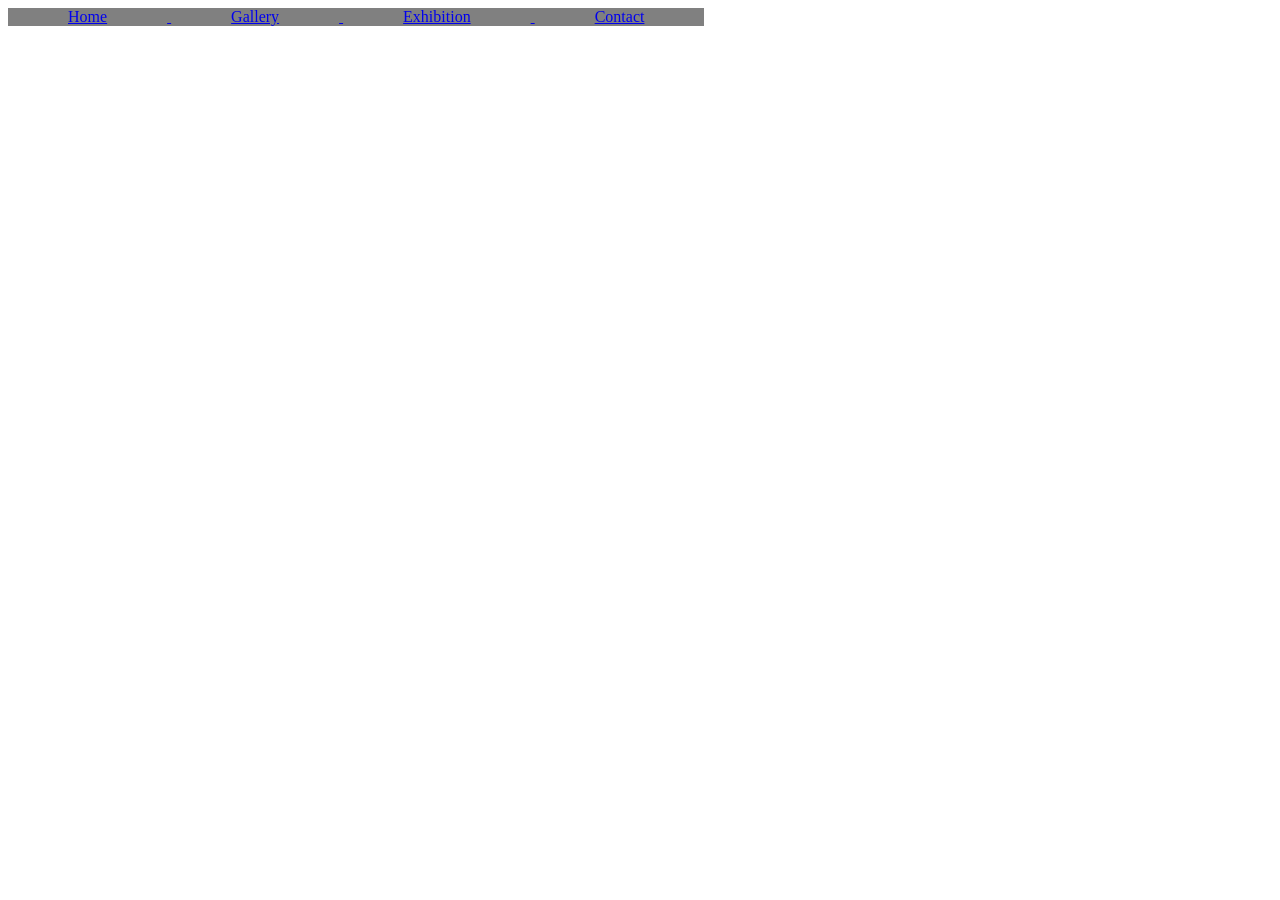
==== index.html @ 173f5b2e "Add files via upload" ====
<!DOCTYPE html>
<html>
	<head>
		<link rel="stylesheet" href="style.css">
		<title>Lumsden's Collection</title>
	</head>
	
	<body>
	
		<ul>
			<li><a href="index.html">Home</li>
			<li><a href="Gallery.html">Gallery</li>
			<li><a href="Exhibition.html">Exhibition</li>
			<li><a href="contact.html">Contact</li>
		</ul>
	</body>
</html>
---- style.css ----
body{
	text-decoration:none;
	list-style-type:none;
	
}
ul{
	float:left;
	margin:0px;
	padding:0;
	list-style: none;
	background-color:grey;
	text-decoration:none;
	
}
li{
	display:inline;
	margin: 60px;
	text-decoration:none;
	list-style-type:none;
	background-color:grey;
}
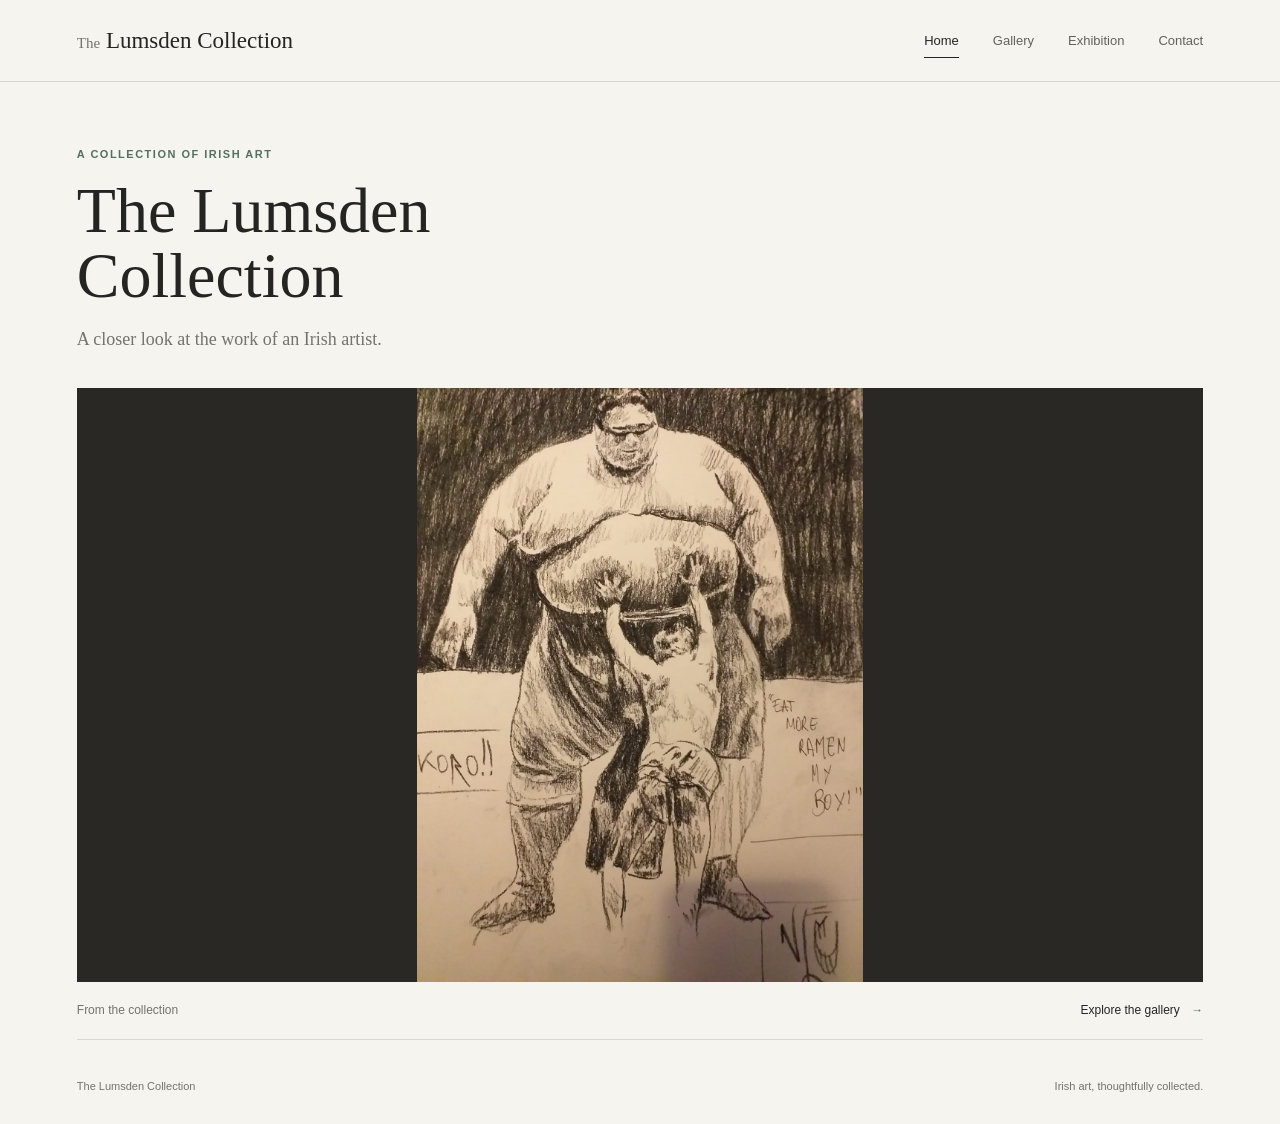
==== commit 41b099fc: "Polish collection pages and gallery layout Co-authored-by: Copilot <223556219+Copilot@users.noreply." ====
--- a/index.html
+++ b/index.html
@@ -1,17 +1,43 @@
-<!DOCTYPE html>
-<html>
+<!doctype html>
+<html lang="en">
 	<head>
+		<meta charset="UTF-8">
+		<meta name="viewport" content="width=device-width, initial-scale=1.0">
+		<meta name="description" content="Discover the Lumsden Collection, featuring the work of an Irish artist.">
 		<link rel="stylesheet" href="style.css">
-		<title>Lumsden's Collection</title>
+		<title>The Lumsden Collection | Irish Art</title>
 	</head>
-	
-	<body>
-	
-		<ul>
-			<li><a href="index.html">Home</li>
-			<li><a href="Gallery.html">Gallery</li>
-			<li><a href="Exhibition.html">Exhibition</li>
-			<li><a href="contact.html">Contact</li>
-		</ul>
+	<body class="home-page">
+		<header class="site-header">
+			<a class="wordmark" href="index.html" aria-label="The Lumsden Collection home">
+				<span>The</span> Lumsden Collection
+			</a>
+			<nav aria-label="Main navigation">
+				<a class="active" href="index.html" aria-current="page">Home</a>
+				<a href="Gallery.html">Gallery</a>
+				<a href="Exhibition.html">Exhibition</a>
+				<a href="contact.html">Contact</a>
+			</nav>
+		</header>
+
+		<main>
+			<section class="intro" aria-labelledby="page-title">
+				<p class="eyebrow">A collection of Irish art</p>
+				<h1 id="page-title">The Lumsden<br>Collection</h1>
+				<p class="intro-copy">A closer look at the work of an Irish artist.</p>
+			</section>
+
+			<figure class="featured-work">
+				<img src="images/gallery/010fef3a-8328-4b1d-b85f-cf4e69b0a80b.jpg" alt="Charcoal figure drawing from the Lumsden Collection">
+				<figcaption>
+					<span>From the collection</span>
+					<a href="Gallery.html">Explore the gallery <span aria-hidden="true">&rarr;</span></a>
+				</figcaption>
+			</figure>
+		</main>
+		<footer class="site-footer">
+			<span>The Lumsden Collection</span>
+			<span>Irish art, thoughtfully collected.</span>
+		</footer>
 	</body>
 </html>
--- a/style.css
+++ b/style.css
@@ -1,21 +1,391 @@
-body{
-	text-decoration:none;
-	list-style-type:none;
-	
-}
-ul{
-	float:left;
-	margin:0px;
-	padding:0;
-	list-style: none;
-	background-color:grey;
-	text-decoration:none;
-	
-}
-li{
-	display:inline;
-	margin: 60px;
-	text-decoration:none;
-	list-style-type:none;
-	background-color:grey;
+:root {
+	--paper: #f5f4ef;
+	--ink: #242522;
+	--muted: #73746d;
+	--rule: #d8d8d0;
+	--accent: #54705f;
+}
+
+* {
+	box-sizing: border-box;
+}
+
+body {
+	margin: 0;
+	background: var(--paper);
+	color: var(--ink);
+	font-family: "Avenir Next", Avenir, "Segoe UI", sans-serif;
+}
+
+body a {
+	color: inherit;
+	text-decoration: none;
+}
+
+body a:focus-visible {
+	outline: 2px solid var(--accent);
+	outline-offset: 4px;
+}
+
+.site-header {
+	min-height: 82px;
+	padding: 0 max(6vw, calc((100vw - 1200px) / 2));
+	border-bottom: 1px solid var(--rule);
+	display: flex;
+	align-items: center;
+	justify-content: space-between;
+	gap: 32px;
+}
+
+.wordmark {
+	font-family: "Iowan Old Style", "Baskerville", "Palatino Linotype", serif;
+	font-size: 23px;
+	white-space: nowrap;
+}
+
+.wordmark span {
+	color: var(--muted);
+	font-size: 15px;
+}
+
+.site-header nav {
+	display: flex;
+	align-items: center;
+	gap: 34px;
+}
+
+.site-header nav a {
+	padding: 10px 0;
+	color: #62635d;
+	font-size: 13px;
+	transition: color 160ms ease;
+}
+
+.site-header nav a:hover,
+.site-header nav a.active {
+	color: var(--ink);
+}
+
+.site-header nav a.active {
+	box-shadow: inset 0 -1px var(--ink);
+}
+
+.intro,
+.featured-work,
+.site-footer,
+.collection-grid,
+.exhibition-feature,
+.enquiry-strip,
+.contact-panel {
+	width: min(1200px, 88vw);
+	margin-right: auto;
+	margin-left: auto;
+}
+
+.intro {
+	padding: 66px 0 38px;
+}
+
+.eyebrow {
+	margin: 0 0 18px;
+	color: var(--accent);
+	font-size: 11px;
+	font-weight: 600;
+	letter-spacing: 1.5px;
+	text-transform: uppercase;
+}
+
+.intro h1 {
+	margin: 0;
+	font-family: "Iowan Old Style", "Baskerville", "Palatino Linotype", serif;
+	font-size: 64px;
+	font-weight: 400;
+	line-height: 1.02;
+}
+
+.intro-copy {
+	margin: 20px 0 0;
+	color: var(--muted);
+	font-family: "Iowan Old Style", "Baskerville", "Palatino Linotype", serif;
+	font-size: 18px;
+}
+
+.featured-work {
+	margin-top: 0;
+}
+
+.featured-work img {
+	display: block;
+	width: 100%;
+	height: min(66vh, 680px);
+	min-height: 390px;
+	background: #292824;
+	object-fit: contain;
+}
+
+.featured-work figcaption {
+	min-height: 58px;
+	display: flex;
+	align-items: center;
+	justify-content: space-between;
+	gap: 20px;
+	border-bottom: 1px solid var(--rule);
+	color: var(--muted);
+	font-size: 12px;
+}
+
+.featured-work figcaption a {
+	color: var(--ink);
+}
+
+.featured-work figcaption a span {
+	margin-left: 8px;
+	color: var(--accent);
+}
+
+.collection-grid {
+	padding-bottom: 20px;
+	columns: 3;
+	column-gap: 24px;
+}
+
+.collection-work {
+	display: inline-block;
+	min-width: 0;
+	width: 100%;
+	margin: 0;
+	padding-bottom: 34px;
+	break-inside: avoid;
+}
+
+.collection-work img {
+	display: block;
+	width: 100%;
+	height: auto;
+	background: #e8e7e0;
+}
+
+.rotated-artwork {
+	position: relative;
+	aspect-ratio: 4 / 3;
+	overflow: hidden;
+	background: #e8e7e0;
+}
+
+.rotated-artwork img {
+	position: absolute;
+	top: 50%;
+	left: 50%;
+	width: 75%;
+	height: 133.333%;
+	transform: translate(-50%, -50%) rotate(-90deg);
+}
+
+.rotated-artwork--wide {
+	aspect-ratio: 1600 / 777;
+}
+
+.rotated-artwork--wide img {
+	width: 48.5625%;
+	height: 205.92%;
+}
+
+.collection-work figcaption {
+	padding-top: 12px;
+	display: flex;
+	justify-content: space-between;
+	gap: 12px;
+	border-bottom: 1px solid var(--rule);
+	padding-bottom: 12px;
+	color: var(--ink);
+	font-size: 11px;
+	font-variant-numeric: tabular-nums;
+}
+
+.collection-work figcaption span {
+	color: var(--muted);
+}
+
+.exhibition-feature {
+	padding: 0 0 48px;
+	display: grid;
+	grid-template-columns: 1.15fr 0.85fr;
+	align-items: center;
+	gap: clamp(36px, 7vw, 96px);
+}
+
+.exhibition-image {
+	margin: 0;
+}
+
+.exhibition-image img {
+	display: block;
+	width: 100%;
+	max-height: 580px;
+	background: #e8e7e0;
+	object-fit: cover;
+}
+
+.exhibition-image figcaption {
+	padding-top: 12px;
+	color: var(--muted);
+	font-size: 11px;
+}
+
+.exhibition-copy h2,
+.contact-panel h2 {
+	margin: 0;
+	font-family: "Iowan Old Style", "Baskerville", "Palatino Linotype", serif;
+	font-size: clamp(32px, 4vw, 46px);
+	font-weight: 400;
+	line-height: 1.1;
+}
+
+.exhibition-copy > p:not(.eyebrow),
+.contact-panel > div > p:not(.eyebrow) {
+	max-width: 430px;
+	margin: 20px 0 24px;
+	color: var(--muted);
+	font-size: 14px;
+	line-height: 1.8;
+}
+
+.text-link {
+	display: inline-flex;
+	align-items: center;
+	gap: 10px;
+	font-size: 12px;
+}
+
+.text-link span {
+	color: var(--accent);
+	transition: transform 160ms ease;
+}
+
+.text-link:hover span {
+	transform: translateX(3px);
+}
+
+.enquiry-strip {
+	padding: 22px 0;
+	display: flex;
+	align-items: center;
+	justify-content: space-between;
+	gap: 20px;
+	border-top: 1px solid var(--rule);
+	border-bottom: 1px solid var(--rule);
+}
+
+.enquiry-strip p {
+	margin: 0;
+	color: var(--muted);
+	font-family: "Iowan Old Style", "Baskerville", "Palatino Linotype", serif;
+	font-size: 18px;
+}
+
+.contact-panel {
+	padding: clamp(28px, 6vw, 72px);
+	display: flex;
+	align-items: flex-end;
+	justify-content: space-between;
+	gap: 48px;
+	background: #eeede6;
+}
+
+.contact-panel > div:first-child {
+	max-width: 560px;
+}
+
+.contact-links {
+	min-width: 190px;
+	display: flex;
+	flex-direction: column;
+	align-items: flex-start;
+	gap: 18px;
+}
+
+.site-footer {
+	padding: 24px 0 32px;
+	display: flex;
+	justify-content: space-between;
+	gap: 20px;
+	color: var(--muted);
+	font-size: 11px;
+}
+
+@media (max-width: 640px) {
+	.site-header {
+		min-height: 72px;
+		padding: 18px 6vw;
+		align-items: flex-start;
+		flex-direction: column;
+		gap: 12px;
+	}
+
+	.site-header nav {
+		width: 100%;
+		justify-content: space-between;
+		gap: 12px;
+	}
+
+	.site-header nav a {
+		font-size: 12px;
+	}
+
+	.intro {
+		padding: 48px 0 28px;
+	}
+
+	.intro h1 {
+		font-size: 46px;
+	}
+
+	.intro-copy {
+		font-size: 16px;
+	}
+
+	.featured-work img {
+		height: 54vh;
+		min-height: 320px;
+	}
+
+	.collection-grid {
+		columns: 2;
+		column-gap: 14px;
+	}
+
+	.collection-work {
+		padding-bottom: 24px;
+	}
+
+	.exhibition-feature {
+		grid-template-columns: 1fr;
+		gap: 32px;
+	}
+
+	.exhibition-image img {
+		max-height: 54vh;
+		object-fit: contain;
+	}
+
+	.contact-panel {
+		align-items: flex-start;
+		flex-direction: column;
+		gap: 32px;
+	}
+
+	.site-footer {
+		flex-direction: column;
+		gap: 8px;
+	}
+}
+
+@media (prefers-reduced-motion: reduce) {
+	.site-header nav a {
+		transition: none;
+	}
+
+	.text-link span {
+		transition: none;
+	}
 }
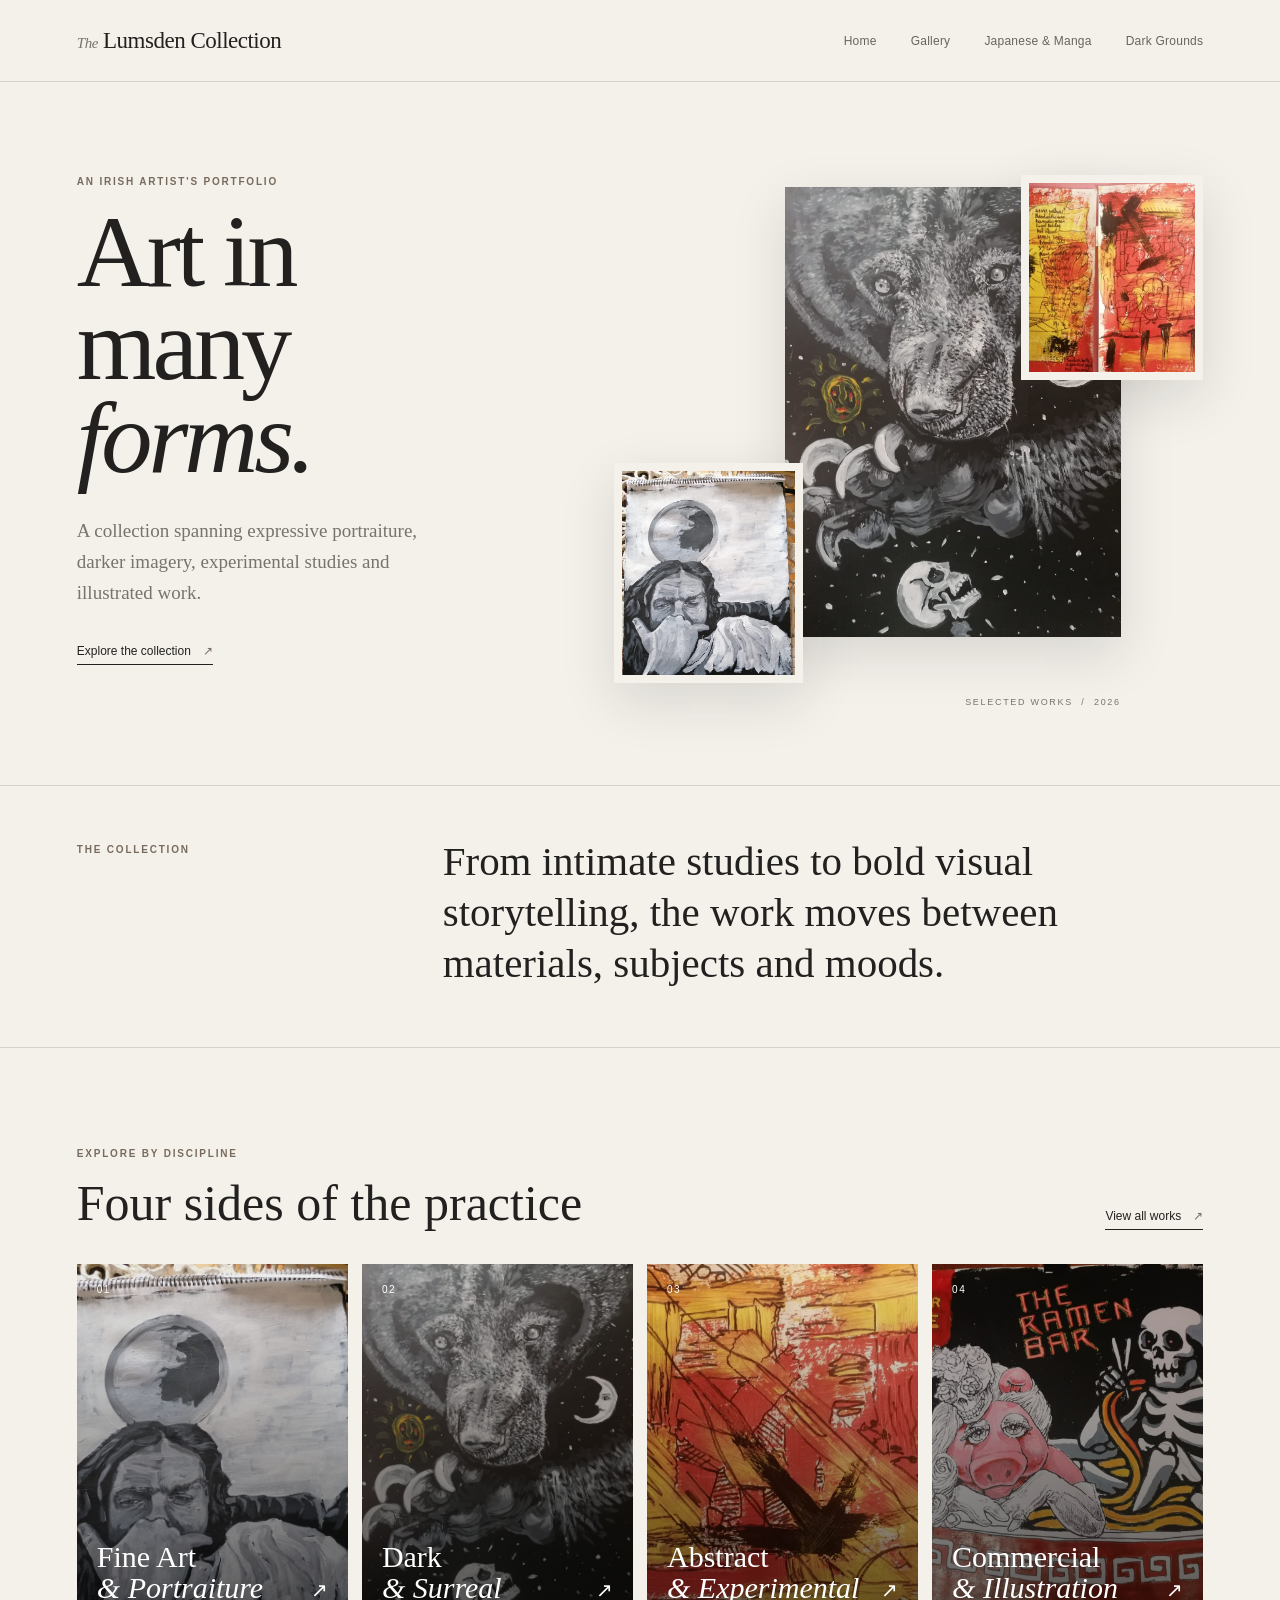
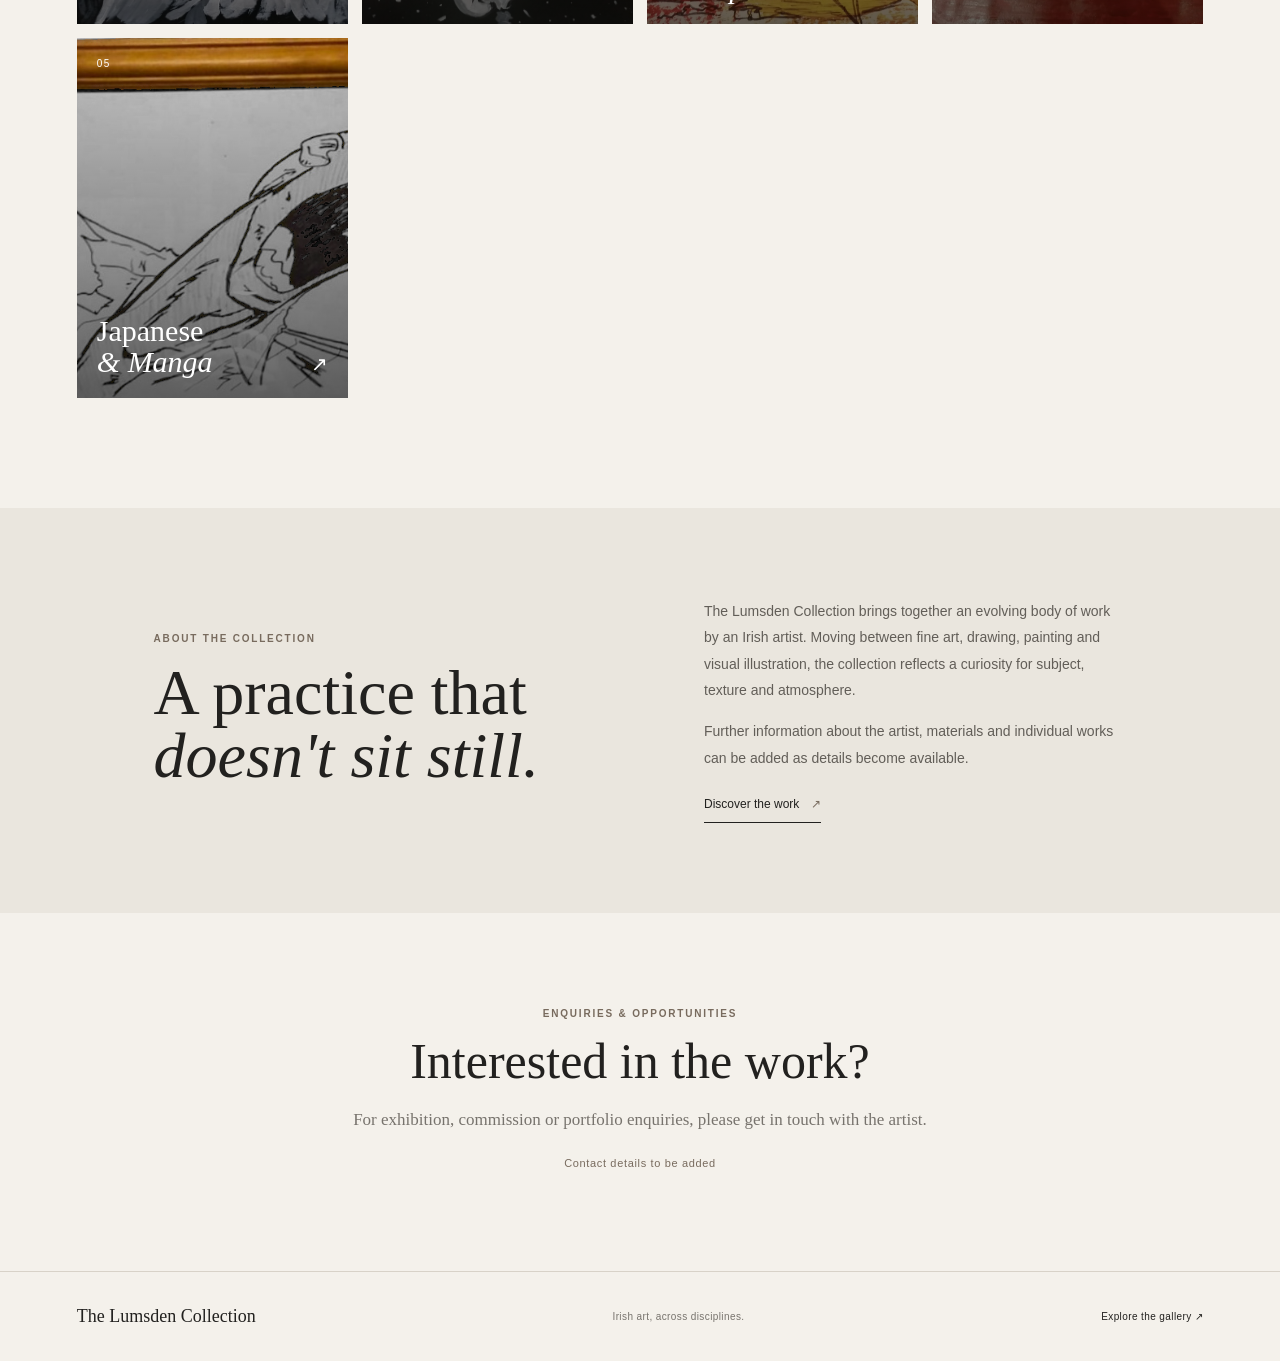
==== commit 02c0f512: "Modernisev1 Updated lay out and gave a dark theme page" ====
--- a/index.html
+++ b/index.html
@@ -1,43 +1,98 @@
-<!doctype html>
-<html lang="en">
-	<head>
-		<meta charset="UTF-8">
-		<meta name="viewport" content="width=device-width, initial-scale=1.0">
-		<meta name="description" content="Discover the Lumsden Collection, featuring the work of an Irish artist.">
-		<link rel="stylesheet" href="style.css">
-		<title>The Lumsden Collection | Irish Art</title>
-	</head>
-	<body class="home-page">
-		<header class="site-header">
-			<a class="wordmark" href="index.html" aria-label="The Lumsden Collection home">
-				<span>The</span> Lumsden Collection
-			</a>
-			<nav aria-label="Main navigation">
-				<a class="active" href="index.html" aria-current="page">Home</a>
-				<a href="Gallery.html">Gallery</a>
-				<a href="Exhibition.html">Exhibition</a>
-				<a href="contact.html">Contact</a>
-			</nav>
-		</header>
-
-		<main>
-			<section class="intro" aria-labelledby="page-title">
-				<p class="eyebrow">A collection of Irish art</p>
-				<h1 id="page-title">The Lumsden<br>Collection</h1>
-				<p class="intro-copy">A closer look at the work of an Irish artist.</p>
-			</section>
-
-			<figure class="featured-work">
-				<img src="images/gallery/010fef3a-8328-4b1d-b85f-cf4e69b0a80b.jpg" alt="Charcoal figure drawing from the Lumsden Collection">
-				<figcaption>
-					<span>From the collection</span>
-					<a href="Gallery.html">Explore the gallery <span aria-hidden="true">&rarr;</span></a>
-				</figcaption>
-			</figure>
-		</main>
-		<footer class="site-footer">
-			<span>The Lumsden Collection</span>
-			<span>Irish art, thoughtfully collected.</span>
-		</footer>
-	</body>
-</html>+<!doctype html>
+<html lang="en">
+<head>
+  <meta charset="UTF-8">
+  <meta name="viewport" content="width=device-width, initial-scale=1.0">
+  <meta name="description" content="Explore the work of an Irish artist across fine art, portraiture, abstract studies and commercial illustration. The Lumsden Collection.">
+  <meta name="theme-color" content="#f4f1eb">
+  <link rel="stylesheet" href="style.css">
+  <title>The Lumsden Collection | Irish Artist Portfolio</title>
+</head>
+<body class="home-page">
+  <header class="site-header">
+    <a class="wordmark" href="index.html" aria-label="The Lumsden Collection home"><span>The</span> Lumsden Collection</a>
+    <button class="menu-toggle" aria-label="Open navigation" aria-expanded="false">Menu</button>
+    <nav aria-label="Main navigation"><a href="index.html">Home</a><a href="Gallery.html">Gallery</a><a href="Japanese.html">Japanese &amp; Manga</a><a href="Dark.html">Dark Grounds</a></nav>
+  </header>
+
+  <main>
+    <section class="home-hero">
+      <div class="hero-copy">
+        <p class="eyebrow">An Irish artist's portfolio</p>
+        <h1>Art in many<br><em>forms.</em></h1>
+        <p class="hero-intro">A collection spanning expressive portraiture, darker imagery, experimental studies and illustrated work.</p>
+        <a class="text-link" href="Gallery.html">Explore the collection <span aria-hidden="true">↗</span></a>
+      </div>
+      <div class="hero-artwork" aria-label="Selected works from the collection">
+        <a class="hero-image hero-image-main" href="Gallery.html?category=dark-ground" aria-label="Explore dark surreal artwork">
+          <img src="images/new-works/14-dark-surreal-study.jpg" alt="Dark surreal animal painting with moon and skull motifs">
+        </a>
+        <a class="hero-image hero-image-small hero-image-top" href="Gallery.html?category=abstract" aria-label="Explore abstract artwork">
+          <img src="images/new-works/10-abstract-study-one.jpg" alt="Red and yellow abstract mixed-media painting">
+        </a>
+        <a class="hero-image hero-image-small hero-image-bottom" href="Gallery.html?category=fine-art" aria-label="Explore fine art and portraiture">
+          <img src="images/new-works/13-portrait-study.jpg" alt="Expressive monochrome portrait painting">
+        </a>
+        <span class="hero-index">SELECTED WORKS&nbsp; / &nbsp;2026</span>
+      </div>
+    </section>
+
+    <section class="intro-band" aria-label="Collection introduction">
+      <p class="eyebrow">The collection</p>
+      <p class="intro-statement">From intimate studies to bold visual storytelling, the work moves between materials, subjects and moods.</p>
+    </section>
+
+    <section class="category-section">
+      <div class="section-heading">
+        <div><p class="eyebrow">Explore by discipline</p><h2>Four sides of the practice</h2></div>
+        <a class="text-link" href="Gallery.html">View all works <span aria-hidden="true">↗</span></a>
+      </div>
+      <div class="category-cards">
+        <a class="category-card category-card-dark" href="Gallery.html?category=fine-art">
+          <img src="images/new-works/13-portrait-study.jpg" alt="Monochrome portrait painting">
+          <span class="category-number">01</span><span class="category-name">Fine Art <em>& Portraiture</em></span><span class="category-arrow">↗</span>
+        </a>
+        <a class="category-card" href="Gallery.html?category=dark-ground">
+          <img src="images/new-works/14-dark-surreal-study.jpg" alt="Surreal animal painting with celestial motifs">
+          <span class="category-number">02</span><span class="category-name">Dark <em>& Surreal</em></span><span class="category-arrow">↗</span>
+        </a>
+        <a class="category-card" href="Gallery.html?category=abstract">
+          <img src="images/new-works/11-abstract-study-two.jpg" alt="Red and yellow abstract experimental painting">
+          <span class="category-number">03</span><span class="category-name">Abstract <em>& Experimental</em></span><span class="category-arrow">↗</span>
+        </a>
+        <a class="category-card category-card-dark" href="Gallery.html?category=dark-ground">
+          <img src="images/new-works/09-ramen-bar-illustration.jpg" alt="Colourful Ramen Bar illustration">
+          <span class="category-number">04</span><span class="category-name">Commercial <em>& Illustration</em></span><span class="category-arrow">↗</span>
+        </a>
+        <a class="category-card" href="Japanese.html">
+          <img src="images/japanese-manga/lumsden_03_framed_sketch.jpg" alt="Framed monochrome manga-style drawing">
+          <span class="category-number">05</span><span class="category-name">Japanese <em>&amp; Manga</em></span><span class="category-arrow">↗</span>
+        </a>
+      </div>
+    </section>
+
+    <section class="about-strip" id="about">
+      <div><p class="eyebrow">About the collection</p><h2>A practice that<br><em>doesn't sit still.</em></h2></div>
+      <div class="about-copy"><p>The Lumsden Collection brings together an evolving body of work by an Irish artist. Moving between fine art, drawing, painting and visual illustration, the collection reflects a curiosity for subject, texture and atmosphere.</p><p>Further information about the artist, materials and individual works can be added as details become available.</p><a class="text-link" href="Gallery.html">Discover the work <span aria-hidden="true">↗</span></a></div>
+    </section>
+
+    <section class="contact-strip" id="contact">
+      <p class="eyebrow">Enquiries & opportunities</p>
+      <h2>Interested in the work?</h2>
+      <p>For exhibition, commission or portfolio enquiries, please get in touch with the artist.</p>
+      <span class="contact-note">Contact details to be added</span>
+    </section>
+  </main>
+
+  <footer class="site-footer"><a class="footer-wordmark" href="index.html">The Lumsden Collection</a><span>Irish art, across disciplines.</span><a href="Gallery.html">Explore the gallery ↗</a></footer>
+
+  <dialog class="artwork-viewer" id="artworkViewer" aria-label="Artwork viewer">
+    <div class="viewer-top"><span class="viewer-brand">The Lumsden Collection</span><span class="viewer-counter" id="viewerCounter"></span><button class="viewer-close" id="viewerClose" aria-label="Close artwork viewer">×</button></div>
+    <button class="viewer-arrow viewer-previous" id="viewerPrevious" aria-label="Previous artwork">‹</button>
+    <div class="viewer-stage"><img id="viewerImage" src="" alt=""></div>
+    <button class="viewer-arrow viewer-next" id="viewerNext" aria-label="Next artwork">›</button>
+    <div class="viewer-bottom"><span id="viewerCaption">From the collection</span><button id="viewerZoom" class="viewer-zoom">Zoom in +</button></div>
+  </dialog>
+  <script src="gallery.js"></script>
+</body>
+</html>
--- a/style.css
+++ b/style.css
@@ -1,391 +1,188 @@
-:root {
-	--paper: #f5f4ef;
-	--ink: #242522;
-	--muted: #73746d;
-	--rule: #d8d8d0;
-	--accent: #54705f;
-}
-
-* {
-	box-sizing: border-box;
-}
-
-body {
-	margin: 0;
-	background: var(--paper);
-	color: var(--ink);
-	font-family: "Avenir Next", Avenir, "Segoe UI", sans-serif;
-}
-
-body a {
-	color: inherit;
-	text-decoration: none;
-}
-
-body a:focus-visible {
-	outline: 2px solid var(--accent);
-	outline-offset: 4px;
-}
-
-.site-header {
-	min-height: 82px;
-	padding: 0 max(6vw, calc((100vw - 1200px) / 2));
-	border-bottom: 1px solid var(--rule);
-	display: flex;
-	align-items: center;
-	justify-content: space-between;
-	gap: 32px;
-}
-
-.wordmark {
-	font-family: "Iowan Old Style", "Baskerville", "Palatino Linotype", serif;
-	font-size: 23px;
-	white-space: nowrap;
-}
-
-.wordmark span {
-	color: var(--muted);
-	font-size: 15px;
-}
-
-.site-header nav {
-	display: flex;
-	align-items: center;
-	gap: 34px;
-}
-
-.site-header nav a {
-	padding: 10px 0;
-	color: #62635d;
-	font-size: 13px;
-	transition: color 160ms ease;
-}
-
-.site-header nav a:hover,
-.site-header nav a.active {
-	color: var(--ink);
-}
-
-.site-header nav a.active {
-	box-shadow: inset 0 -1px var(--ink);
-}
-
-.intro,
-.featured-work,
-.site-footer,
-.collection-grid,
-.exhibition-feature,
-.enquiry-strip,
-.contact-panel {
-	width: min(1200px, 88vw);
-	margin-right: auto;
-	margin-left: auto;
-}
-
-.intro {
-	padding: 66px 0 38px;
-}
-
-.eyebrow {
-	margin: 0 0 18px;
-	color: var(--accent);
-	font-size: 11px;
-	font-weight: 600;
-	letter-spacing: 1.5px;
-	text-transform: uppercase;
-}
-
-.intro h1 {
-	margin: 0;
-	font-family: "Iowan Old Style", "Baskerville", "Palatino Linotype", serif;
-	font-size: 64px;
-	font-weight: 400;
-	line-height: 1.02;
-}
-
-.intro-copy {
-	margin: 20px 0 0;
-	color: var(--muted);
-	font-family: "Iowan Old Style", "Baskerville", "Palatino Linotype", serif;
-	font-size: 18px;
-}
-
-.featured-work {
-	margin-top: 0;
-}
-
-.featured-work img {
-	display: block;
-	width: 100%;
-	height: min(66vh, 680px);
-	min-height: 390px;
-	background: #292824;
-	object-fit: contain;
-}
-
-.featured-work figcaption {
-	min-height: 58px;
-	display: flex;
-	align-items: center;
-	justify-content: space-between;
-	gap: 20px;
-	border-bottom: 1px solid var(--rule);
-	color: var(--muted);
-	font-size: 12px;
-}
-
-.featured-work figcaption a {
-	color: var(--ink);
-}
-
-.featured-work figcaption a span {
-	margin-left: 8px;
-	color: var(--accent);
-}
-
-.collection-grid {
-	padding-bottom: 20px;
-	columns: 3;
-	column-gap: 24px;
-}
-
-.collection-work {
-	display: inline-block;
-	min-width: 0;
-	width: 100%;
-	margin: 0;
-	padding-bottom: 34px;
-	break-inside: avoid;
-}
-
-.collection-work img {
-	display: block;
-	width: 100%;
-	height: auto;
-	background: #e8e7e0;
-}
-
-.rotated-artwork {
-	position: relative;
-	aspect-ratio: 4 / 3;
-	overflow: hidden;
-	background: #e8e7e0;
-}
-
-.rotated-artwork img {
-	position: absolute;
-	top: 50%;
-	left: 50%;
-	width: 75%;
-	height: 133.333%;
-	transform: translate(-50%, -50%) rotate(-90deg);
-}
-
-.rotated-artwork--wide {
-	aspect-ratio: 1600 / 777;
-}
-
-.rotated-artwork--wide img {
-	width: 48.5625%;
-	height: 205.92%;
-}
-
-.collection-work figcaption {
-	padding-top: 12px;
-	display: flex;
-	justify-content: space-between;
-	gap: 12px;
-	border-bottom: 1px solid var(--rule);
-	padding-bottom: 12px;
-	color: var(--ink);
-	font-size: 11px;
-	font-variant-numeric: tabular-nums;
-}
-
-.collection-work figcaption span {
-	color: var(--muted);
-}
-
-.exhibition-feature {
-	padding: 0 0 48px;
-	display: grid;
-	grid-template-columns: 1.15fr 0.85fr;
-	align-items: center;
-	gap: clamp(36px, 7vw, 96px);
-}
-
-.exhibition-image {
-	margin: 0;
-}
-
-.exhibition-image img {
-	display: block;
-	width: 100%;
-	max-height: 580px;
-	background: #e8e7e0;
-	object-fit: cover;
-}
-
-.exhibition-image figcaption {
-	padding-top: 12px;
-	color: var(--muted);
-	font-size: 11px;
-}
-
-.exhibition-copy h2,
-.contact-panel h2 {
-	margin: 0;
-	font-family: "Iowan Old Style", "Baskerville", "Palatino Linotype", serif;
-	font-size: clamp(32px, 4vw, 46px);
-	font-weight: 400;
-	line-height: 1.1;
-}
-
-.exhibition-copy > p:not(.eyebrow),
-.contact-panel > div > p:not(.eyebrow) {
-	max-width: 430px;
-	margin: 20px 0 24px;
-	color: var(--muted);
-	font-size: 14px;
-	line-height: 1.8;
-}
-
-.text-link {
-	display: inline-flex;
-	align-items: center;
-	gap: 10px;
-	font-size: 12px;
-}
-
-.text-link span {
-	color: var(--accent);
-	transition: transform 160ms ease;
-}
-
-.text-link:hover span {
-	transform: translateX(3px);
-}
-
-.enquiry-strip {
-	padding: 22px 0;
-	display: flex;
-	align-items: center;
-	justify-content: space-between;
-	gap: 20px;
-	border-top: 1px solid var(--rule);
-	border-bottom: 1px solid var(--rule);
-}
-
-.enquiry-strip p {
-	margin: 0;
-	color: var(--muted);
-	font-family: "Iowan Old Style", "Baskerville", "Palatino Linotype", serif;
-	font-size: 18px;
-}
-
-.contact-panel {
-	padding: clamp(28px, 6vw, 72px);
-	display: flex;
-	align-items: flex-end;
-	justify-content: space-between;
-	gap: 48px;
-	background: #eeede6;
-}
-
-.contact-panel > div:first-child {
-	max-width: 560px;
-}
-
-.contact-links {
-	min-width: 190px;
-	display: flex;
-	flex-direction: column;
-	align-items: flex-start;
-	gap: 18px;
-}
-
-.site-footer {
-	padding: 24px 0 32px;
-	display: flex;
-	justify-content: space-between;
-	gap: 20px;
-	color: var(--muted);
-	font-size: 11px;
-}
-
-@media (max-width: 640px) {
-	.site-header {
-		min-height: 72px;
-		padding: 18px 6vw;
-		align-items: flex-start;
-		flex-direction: column;
-		gap: 12px;
-	}
-
-	.site-header nav {
-		width: 100%;
-		justify-content: space-between;
-		gap: 12px;
-	}
-
-	.site-header nav a {
-		font-size: 12px;
-	}
-
-	.intro {
-		padding: 48px 0 28px;
-	}
-
-	.intro h1 {
-		font-size: 46px;
-	}
-
-	.intro-copy {
-		font-size: 16px;
-	}
-
-	.featured-work img {
-		height: 54vh;
-		min-height: 320px;
-	}
-
-	.collection-grid {
-		columns: 2;
-		column-gap: 14px;
-	}
-
-	.collection-work {
-		padding-bottom: 24px;
-	}
-
-	.exhibition-feature {
-		grid-template-columns: 1fr;
-		gap: 32px;
-	}
-
-	.exhibition-image img {
-		max-height: 54vh;
-		object-fit: contain;
-	}
-
-	.contact-panel {
-		align-items: flex-start;
-		flex-direction: column;
-		gap: 32px;
-	}
-
-	.site-footer {
-		flex-direction: column;
-		gap: 8px;
-	}
-}
-
-@media (prefers-reduced-motion: reduce) {
-	.site-header nav a {
-		transition: none;
-	}
-
-	.text-link span {
-		transition: none;
-	}
-}+:root {
+  --paper: #f4f1eb;
+  --paper-deep: #eae6de;
+  --ink: #22211f;
+  --muted: #77736d;
+  --rule: #d8d2c8;
+  --accent: #786b5e;
+  --dark: #171716;
+  --serif: "Iowan Old Style", "Baskerville", "Palatino Linotype", Georgia, serif;
+  --sans: "Avenir Next", Avenir, "Segoe UI", sans-serif;
+}
+* { box-sizing: border-box; }
+html { scroll-behavior: smooth; }
+body { margin: 0; background: var(--paper); color: var(--ink); font-family: var(--sans); }
+a { color: inherit; text-decoration: none; }
+button { font: inherit; }
+a:focus-visible, button:focus-visible { outline: 2px solid var(--accent); outline-offset: 4px; }
+.site-header { min-height: 82px; padding: 0 max(6vw, calc((100vw - 1320px) / 2)); border-bottom: 1px solid var(--rule); display: flex; align-items: center; justify-content: space-between; gap: 32px; position: relative; z-index: 5; }
+.wordmark { font-family: var(--serif); font-size: 23px; white-space: nowrap; letter-spacing: -.5px; }
+.wordmark span { color: var(--muted); font-size: 15px; font-style: italic; }
+.site-header nav { display: flex; align-items: center; gap: 34px; }
+.site-header nav a { padding: 10px 0; color: #68645e; font-size: 12px; letter-spacing: .02em; transition: color 160ms ease; }
+.site-header nav a:hover, .site-header nav a.active { color: var(--ink); }
+.site-header nav a.active { box-shadow: inset 0 -1px var(--ink); }
+.menu-toggle { display: none; }
+.eyebrow { margin: 0 0 18px; color: var(--accent); font-size: 10px; font-weight: 650; letter-spacing: 1.8px; text-transform: uppercase; }
+.text-link { display: inline-flex; align-items: center; gap: 12px; padding-bottom: 6px; border-bottom: 1px solid var(--ink); font-size: 12px; }
+.text-link span { color: var(--accent); transition: transform 160ms ease; }
+.text-link:hover span { transform: translate(3px,-3px); }
+.home-hero { width: min(1320px, 88vw); min-height: 650px; margin: 0 auto; padding: 74px 0 80px; display: grid; grid-template-columns: .85fr 1.15fr; align-items: center; gap: clamp(48px, 8vw, 130px); }
+.hero-copy { padding: 20px 0 40px; }
+.hero-copy h1 { margin: 0; font: 400 clamp(64px, 8vw, 112px)/.91 var(--serif); letter-spacing: -4px; }
+.hero-copy h1 em, .about-strip h2 em { font-weight: 400; }
+.hero-intro { max-width: 390px; margin: 30px 0 32px; color: var(--muted); font: 19px/1.65 var(--serif); }
+.hero-artwork { position: relative; min-height: 510px; }
+.hero-image { display: block; padding: 0; border: 0; position: absolute; overflow: hidden; background: var(--paper-deep); box-shadow: 0 18px 50px rgba(34,33,31,.13); }
+.hero-image img { display: block; width: 100%; height: 100%; object-fit: cover; transition: transform 450ms ease; }
+.hero-image:hover img { transform: scale(1.035); }
+.hero-image-main { width: 57%; height: 450px; right: 14%; top: 12px; }
+.hero-image-top { width: 31%; height: 205px; right: 0; top: 0; border: 8px solid var(--paper); }
+.hero-image-bottom { width: 32%; height: 220px; left: 0; bottom: 2px; border: 8px solid var(--paper); }
+.hero-index { position: absolute; bottom: -22px; right: 14%; color: var(--muted); font-size: 9px; letter-spacing: 1.7px; }
+.intro-band { padding: 50px 6vw 58px; border-top: 1px solid var(--rule); border-bottom: 1px solid var(--rule); display: grid; grid-template-columns: .6fr 1.4fr; gap: 40px; align-items: start; }
+.intro-band .eyebrow { margin: 8px 0 0; }
+.intro-statement { max-width: 850px; margin: 0; font: clamp(25px, 3.2vw, 42px)/1.25 var(--serif); }
+.category-section { width: min(1320px, 88vw); margin: 0 auto; padding: 100px 0 110px; }
+.section-heading { display: flex; align-items: end; justify-content: space-between; gap: 24px; margin-bottom: 34px; }
+.section-heading h2, .contact-strip h2 { margin: 0; font: 400 clamp(34px, 4vw, 50px)/1.05 var(--serif); }
+.category-cards { display: grid; grid-template-columns: repeat(4, 1fr); gap: 14px; }
+.category-card { min-height: 360px; position: relative; display: flex; flex-direction: column; justify-content: space-between; padding: 20px; overflow: hidden; background: #d5d0c7; color: white; isolation: isolate; }
+.category-card::after { content: ""; position: absolute; inset: 0; z-index: -1; background: linear-gradient(180deg,rgba(0,0,0,.05),rgba(0,0,0,.62)); }
+.category-card img { position: absolute; inset: 0; width: 100%; height: 100%; object-fit: cover; z-index: -2; transition: transform 500ms ease; }
+.category-card:hover img { transform: scale(1.04); }
+.category-number { font-size: 10px; letter-spacing: 1.5px; }
+.category-name { max-width: 230px; font: 30px/1.04 var(--serif); }
+.category-name em { display: block; font-weight: 400; }
+.category-arrow { position: absolute; right: 20px; bottom: 22px; font-size: 20px; }
+.about-strip { padding: 90px 12vw; background: var(--paper-deep); display: grid; grid-template-columns: 1fr 1fr; gap: 10vw; align-items: center; }
+.about-strip h2 { margin: 0; font: 400 clamp(42px, 5vw, 65px)/.98 var(--serif); }
+.about-copy { max-width: 520px; color: #625e58; font-size: 14px; line-height: 1.9; }
+.about-copy p:first-child { margin-top: 0; }
+.about-copy .text-link { margin-top: 8px; color: var(--ink); }
+.contact-strip { padding: 95px 20px 100px; text-align: center; }
+.contact-strip .eyebrow { margin-bottom: 16px; }
+.contact-strip > p:not(.eyebrow) { margin: 18px auto 20px; color: var(--muted); font: 17px/1.6 var(--serif); }
+.contact-note { color: var(--accent); font-size: 11px; letter-spacing: .06em; }
+.site-footer { min-height: 90px; padding: 25px max(6vw, calc((100vw - 1320px) / 2)); border-top: 1px solid var(--rule); display: flex; align-items: center; justify-content: space-between; gap: 20px; color: var(--muted); font-size: 10px; letter-spacing: .04em; }
+.footer-wordmark { color: var(--ink); font: 18px var(--serif); letter-spacing: 0; }
+.site-footer a:last-child { color: var(--ink); }
+/* Gallery */
+.gallery-intro { width: min(1320px, 88vw); margin: 0 auto; padding: 72px 0 35px; }
+.gallery-intro h1 { margin: 0; font: 400 clamp(54px, 7vw, 82px)/.98 var(--serif); letter-spacing: -2px; }
+.intro-copy { margin: 18px 0 0; color: var(--muted); font: 18px var(--serif); }
+.gallery-controls { width: min(1320px, 88vw); margin: 0 auto 30px; padding: 18px 0; border-top: 1px solid var(--rule); border-bottom: 1px solid var(--rule); display: flex; align-items: center; justify-content: space-between; gap: 20px; }
+.filter-list { display: flex; flex-wrap: wrap; gap: 8px; }
+.filter-button { border: 1px solid transparent; border-radius: 30px; background: transparent; padding: 9px 13px; color: var(--muted); font-size: 10px; cursor: pointer; transition: background 160ms ease,color 160ms ease,border-color 160ms ease; }
+.filter-button:hover { border-color: var(--rule); color: var(--ink); }
+.filter-button.is-active { background: var(--ink); color: var(--paper); }
+.filter-button span { margin-left: 5px; opacity: .65; }
+.gallery-count { flex-shrink: 0; margin: 0; color: var(--muted); font-size: 10px; }
+.collection-grid { width: min(1320px, 88vw); margin: 0 auto; padding: 10px 0 70px; columns: 3; column-gap: 24px; }
+.collection-work { display: inline-block; width: 100%; margin: 0 0 30px; break-inside: avoid; vertical-align: top; }
+.artwork-trigger { display: block; width: 100%; padding: 0; border: 0; background: var(--paper-deep); cursor: zoom-in; overflow: hidden; }
+.artwork-trigger img { display: block; width: 100%; height: auto; transition: transform 350ms ease, opacity 250ms ease; }
+.artwork-trigger:hover img { transform: scale(1.025); opacity: .94; }
+.collection-work figcaption { padding: 11px 0 12px; display: flex; justify-content: space-between; gap: 12px; border-bottom: 1px solid var(--rule); color: var(--ink); font: 12px var(--serif); }
+.collection-work figcaption span:first-child { color: var(--muted); font: 10px var(--sans); font-variant-numeric: tabular-nums; }
+.collection-work[hidden] { display: none; }
+.rotated-artwork { position: relative; aspect-ratio: 4 / 3; overflow: hidden; background: var(--paper-deep); }
+.rotated-artwork .artwork-trigger { height: 100%; background: transparent; }
+.rotated-artwork img { position: absolute; top: 50%; left: 50%; width: 75%; height: 133.333%; object-fit: fill; transform: translate(-50%,-50%) rotate(-90deg); }
+.rotated-artwork--wide { aspect-ratio: 1600 / 777; }
+.rotated-artwork--wide img { width: 48.5625%; height: 205.92%; }
+/* Viewer */
+.artwork-viewer { position: fixed; inset: 0; width: 100%; height: 100%; max-width: none; max-height: none; padding: 18px 68px 16px; border: 0; background: #171716; color: #f4f1eb; overflow: hidden; opacity: 0; transition: opacity 220ms ease; }
+.artwork-viewer[open] { display: flex; flex-direction: column; opacity: 1; }
+.artwork-viewer::backdrop { background: rgba(0,0,0,.92); }
+.viewer-top, .viewer-bottom { min-height: 42px; display: flex; align-items: center; justify-content: space-between; gap: 20px; flex-shrink: 0; color: #aaa59d; font-size: 11px; }
+.viewer-brand { color: #eee9e0; font: 17px var(--serif); }
+.viewer-counter { margin-left: auto; font-variant-numeric: tabular-nums; letter-spacing: .08em; }
+.viewer-close, .viewer-arrow, .viewer-zoom { border: 0; background: transparent; color: #ddd8d0; cursor: pointer; }
+.viewer-close { padding: 0 0 4px 18px; font-size: 34px; line-height: 1; }
+.viewer-stage { flex: 1; min-height: 0; display: flex; align-items: center; justify-content: center; overflow: auto; touch-action: pan-y; }
+.viewer-stage img { display: block; max-width: 100%; max-height: 100%; width: auto; height: auto; object-fit: contain; cursor: zoom-in; transform: scale(1); transition: transform 220ms ease; }
+.viewer-stage img.is-zoomed { transform: scale(1.65); cursor: zoom-out; }
+.viewer-stage img.is-rotated { max-width: min(78vh, 900px); max-height: min(78vw, 900px); transform: rotate(-90deg); }
+.viewer-stage img.is-rotated.is-zoomed { transform: rotate(-90deg) scale(1.65); }
+.viewer-arrow { position: absolute; top: 50%; z-index: 2; transform: translateY(-50%); padding: 16px; color: #bdb8b0; font: 48px var(--serif); transition: color 160ms ease; }
+.viewer-arrow:hover, .viewer-close:hover, .viewer-zoom:hover { color: white; }
+.viewer-previous { left: 12px; }
+.viewer-next { right: 12px; }
+.viewer-bottom { border-top: 1px solid #383735; min-height: 48px; }
+.viewer-zoom { font-size: 11px; }
+/* Responsive */
+@media (max-width: 900px) {
+  .home-hero { grid-template-columns: 1fr 1.1fr; gap: 35px; min-height: 560px; }
+  .hero-artwork { min-height: 420px; }
+  .hero-image-main { height: 370px; }
+  .category-cards { grid-template-columns: repeat(2,1fr); }
+  .category-card { min-height: 320px; }
+  .collection-grid { columns: 2; }
+  .gallery-controls { align-items: flex-start; flex-direction: column; }
+}
+@media (max-width: 640px) {
+  .site-header { min-height: 72px; padding: 16px 6vw; flex-wrap: wrap; gap: 12px; }
+  .wordmark { font-size: 21px; }
+  .menu-toggle { display: block; margin-left: auto; border: 1px solid var(--rule); border-radius: 30px; padding: 7px 12px; background: transparent; color: var(--ink); font-size: 11px; }
+  .site-header nav { display: none; width: 100%; justify-content: space-between; gap: 10px; }
+  .site-header nav.is-open { display: flex; }
+  .site-header nav a { font-size: 11px; }
+  .home-hero { width: 88vw; min-height: auto; padding: 55px 0 70px; grid-template-columns: 1fr; gap: 25px; }
+  .hero-copy { padding: 0; }
+  .hero-copy h1 { font-size: clamp(60px, 17vw, 86px); }
+  .hero-intro { margin: 22px 0 25px; font-size: 17px; }
+  .hero-artwork { min-height: 390px; }
+  .hero-image-main { width: 62%; height: 340px; right: 13%; }
+  .hero-image-top { width: 34%; height: 155px; }
+  .hero-image-bottom { width: 35%; height: 165px; }
+  .hero-index { right: 13%; }
+  .intro-band { padding: 35px 6vw 40px; grid-template-columns: 1fr; gap: 18px; }
+  .intro-statement { font-size: 29px; }
+  .category-section { padding: 65px 0 70px; }
+  .section-heading { align-items: flex-start; flex-direction: column; }
+  .category-cards { gap: 9px; }
+  .category-card { min-height: 250px; padding: 13px; }
+  .category-name { font-size: 24px; }
+  .category-arrow { right: 13px; bottom: 14px; }
+  .about-strip { padding: 65px 7vw; grid-template-columns: 1fr; gap: 28px; }
+  .contact-strip { padding: 70px 7vw; }
+  .site-footer { padding: 24px 6vw; align-items: flex-start; flex-direction: column; gap: 9px; }
+  .gallery-intro { padding: 48px 0 28px; }
+  .gallery-intro h1 { font-size: 56px; }
+  .gallery-controls { margin-bottom: 20px; }
+  .filter-list { gap: 5px; }
+  .filter-button { padding: 8px 10px; font-size: 10px; }
+  .collection-grid { columns: 2; column-gap: 12px; padding-bottom: 45px; }
+  .collection-work { margin-bottom: 20px; }
+  .collection-work figcaption { font-size: 11px; }
+  .artwork-viewer { padding: 12px 12px 10px; }
+  .viewer-brand { font-size: 15px; }
+  .viewer-stage img { max-width: 100%; max-height: 82%; }
+  .viewer-stage img.is-rotated { max-width: min(75vh,700px); max-height: min(82vw,700px); }
+  .viewer-arrow { top: auto; bottom: 12px; font-size: 35px; padding: 8px; }
+  .viewer-previous { left: 2px; }
+  .viewer-next { right: 2px; }
+  .viewer-bottom { padding: 0 42px; }
+}
+@media (prefers-reduced-motion: reduce) {
+  *, *::before, *::after { scroll-behavior: auto !important; transition-duration: .01ms !important; animation-duration: .01ms !important; }
+}
+
+
+/* Japanese & Manga stays light: the white ground helps the drawings read clearly. */
+body.japanese-page { background:var(--paper); color:var(--ink); }
+.japanese-page .artwork-trigger { background:#fff; }
+.japanese-page .collection-work figcaption { color:var(--ink); }
+/* Dark Grounds: invert the interface only; never alter the artwork pixels. */
+body.dark-page { --paper:#111214; --paper-deep:#1b1d20; --ink:#f0eee9; --muted:#aaa7a0; --rule:#383a3d; --accent:#c49aa5; background:var(--paper); color:var(--ink); }
+.dark-page .site-header,.dark-page .site-footer { border-color:var(--rule); }
+.dark-page .site-header nav a { color:#b8b5af; }
+.dark-page .site-header nav a:hover,.dark-page .site-header nav a.active { color:#fff; }
+.dark-page .site-header nav a.active { box-shadow:inset 0 -1px #fff; }
+.dark-page .artwork-trigger { background:#222428; }
+.dark-page .collection-work figcaption { color:var(--ink); border-color:var(--rule); }
+.dark-page .gallery-intro .eyebrow { color:var(--accent); }
+.dark-page .artwork-viewer { background:#090a0b; color:#f0eee9; }
+.dark-page .viewer-top,.dark-page .viewer-bottom { color:#f0eee9; }
+@media (max-width:700px) { .dark-page .gallery-intro,.japanese-page .gallery-intro { padding-top:54px; } }
